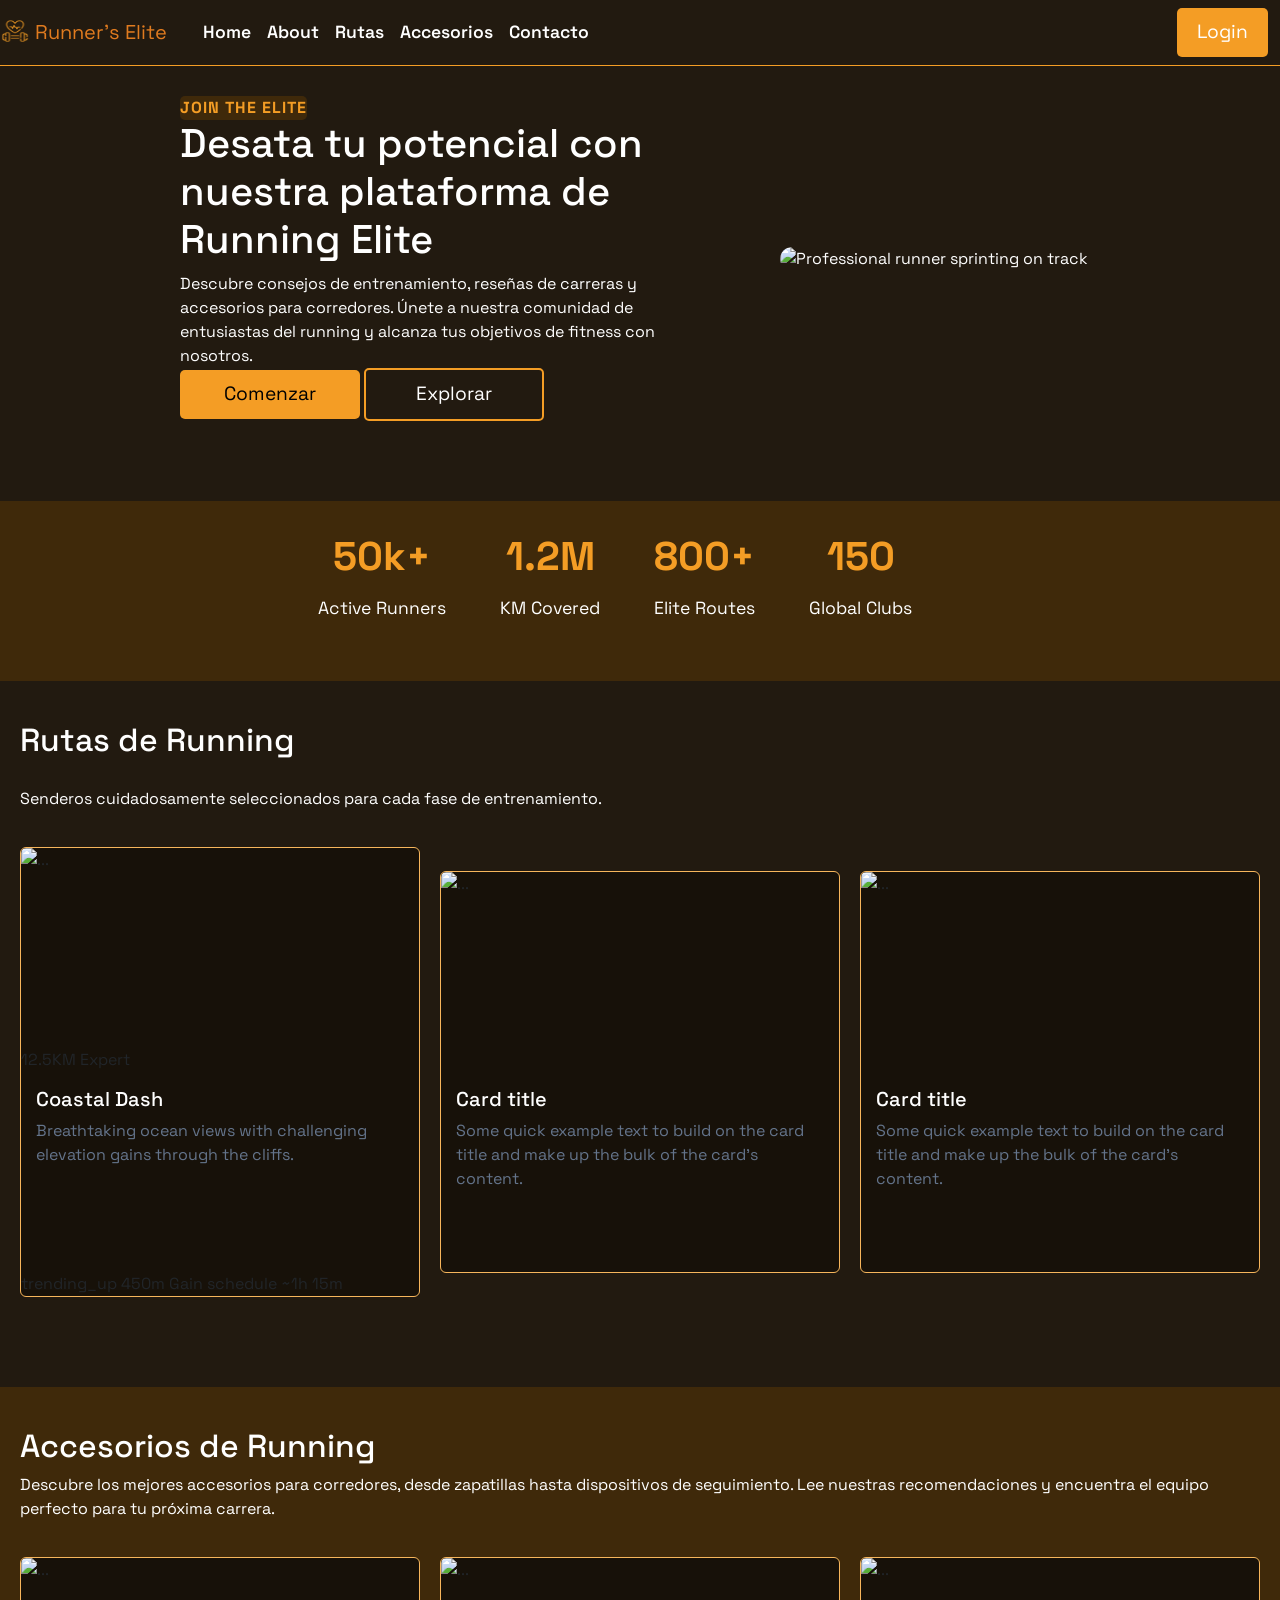
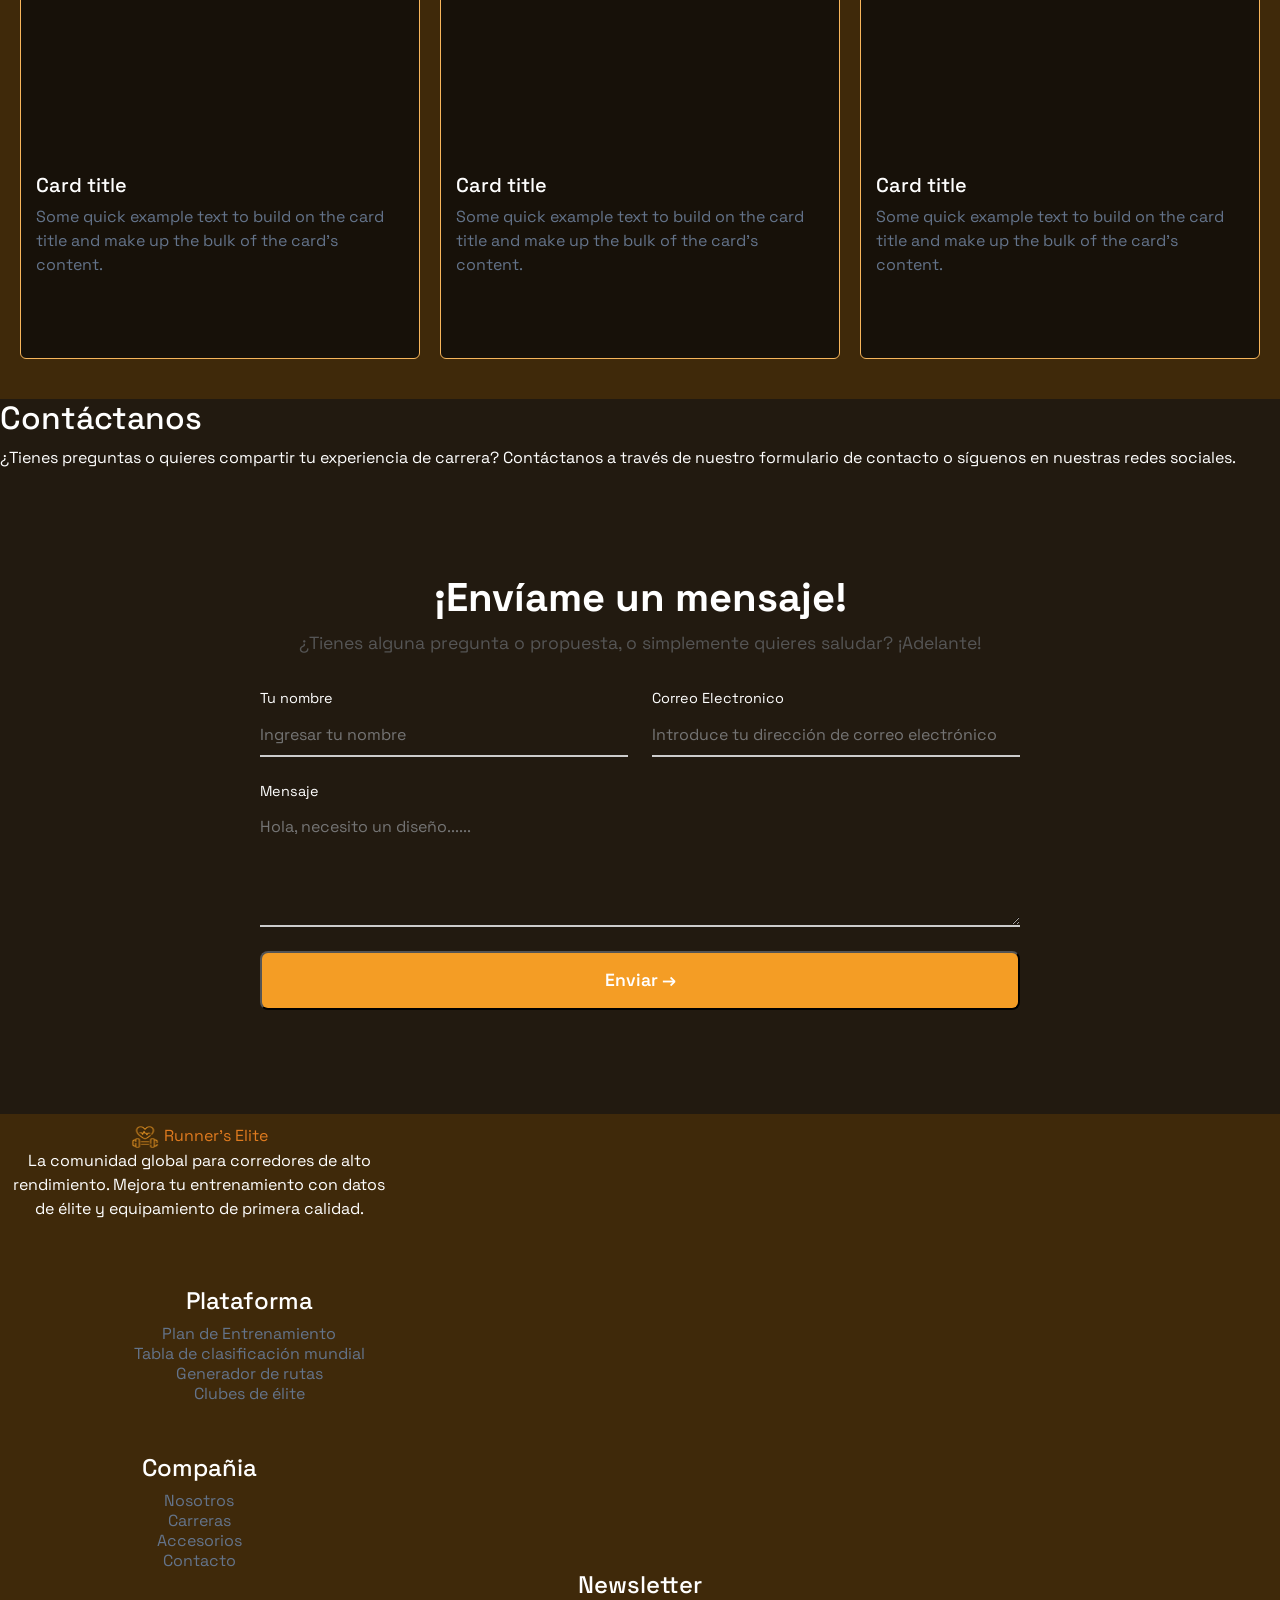
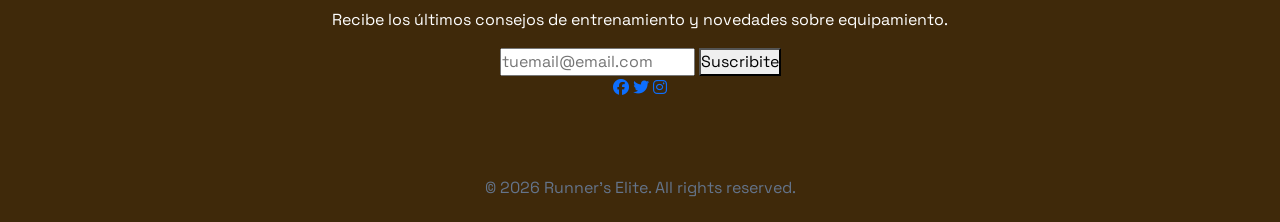
==== index.html @ 8e237a6a "primer commit" ====
<!DOCTYPE html>
<html lang="en">

<head>
    <meta charset="UTF-8">
    <meta name="viewport" content="width=device-width, initial-scale=1.0">

    <link rel="preconnect" href="https://fonts.googleapis.com">
    <link rel="preconnect" href="https://fonts.gstatic.com" crossorigin>

    <!--Libreria Booststrap  -->


    <link href="https://cdn.jsdelivr.net/npm/bootstrap@5.3.8/dist/css/bootstrap.min.css" rel="stylesheet"
        integrity="sha384-sRIl4kxILFvY47J16cr9ZwB07vP4J8+LH7qKQnuqkuIAvNWLzeN8tE5YBujZqJLB" crossorigin="anonymous">

    <!-- Google Font -->

    <link
        href="https://fonts.googleapis.com/css2?family=Orbitron:wght@400..900&family=Space+Grotesk:wght@300..700&display=swap"
        rel="stylesheet">

    <link rel="stylesheet" href="./css/styles.css">

    <!--Iconos Font awesome  -->

    <link rel="stylesheet" href="https://cdnjs.cloudflare.com/ajax/libs/font-awesome/6.7.2/css/all.min.css"
        integrity="sha512-Evv84Mr4kqVGRNSgIGL/F/aIDqQb7xQ2vcrdIwxfjThSH8CSR7PBEakCr51Ck+w+/U6swU2Im1vVX0SVk9ABhg=="
        crossorigin="anonymous" referrerpolicy="no-referrer" />


    <title>Home</title>
</head>

<body>

    </header id="header">



    <nav class="navbar navbar-expand-lg bg-body-tertiary">

        <div class="container-fluid-logo">
            <a class="navbar-brand" href="#">
                <img src="./asset/img/aptitud-fisica.png" alt="Logo" width="30" height="24"
                    class="d-inline-block align-text-top">
                Runner's Elite
            </a>
        </div>


        <div class="container-fluid">
            <div class="collapse navbar-collapse" id="navbarSupportedContent">
                <ul class="navbar-nav me-auto mb-2 mb-lg-0">
                    <li class="nav-item">
                        <a class="nav-link" href="#">Home</a>
                    </li>
                    <li class="nav-item">
                        <a class="nav-link" href="./about.html">About</a>
                    </li>
                    <li class="nav-item">
                        <a class="nav-link" href="#">Rutas</a>
                    </li>
                    <li class="nav-item">
                        <a class="nav-link" href="#">Accesorios</a>
                    </li>
                    <li class="nav-item">
                        <a class="nav-link" href="#">Contacto</a>
                </ul>
            </div>
            <div class="d-flex" role="button">
                <button class="btn-login" type="button" id="menu-toggle">Login</button>
            </div>
        </div>
    </nav>

    </header>

    <main>

        <!--Presentacion  -->
        <section class="presentation">

            <div class="container">

                <div class="text-container">

                    <span class="spantext1">Join the elite</span>
                    <h1>Desata tu potencial con nuestra <span class="spantext2">plataforma de Running Elite</span></h1>
                    <article>
                        Descubre consejos de entrenamiento, reseñas de carreras y accesorios para corredores. Únete a
                        nuestra comunidad de entusiastas del running y alcanza tus objetivos de fitness con nosotros.
                    </article>

                    <button type="button" class="btn-comenzar">Comenzar</button>
                    <button type="button" class="btn-explorar">Explorar</button>

                </div>

                <div class="img-container">
                    <img class="img-pres"
                        src="https://lh3.googleusercontent.com/aida-public/[base64]"
                        alt="Professional runner sprinting on track" srcset="">
                </div>

            </div>

        </section>

        <section id="community">
            <div class="comminity-container">
                <div class="grid grid-cols-2 gap-8 md:grid-cols-4">

                    <div class="text-center">
                        <p class="text-center-p">50k+</p>
                        <p class="text-info-p">Active Runners</p>
                    </div>

                    <div class="text-center">
                        <p class="text-center-p">1.2M</p>
                        <p class="text-info-p">KM Covered</p>
                    </div>

                    <div class="text-center">
                        <p class="text-center-p">800+</p>
                        <p class="text-info-p">Elite Routes</p>
                    </div>

                    <div class="text-center">
                        <p class="text-center-p">150</p>
                        <p class="text-info-p">Global Clubs</p>
                    </div>
                </div>
            </div>
        </section>

        <section id="routes">
            <div class="rutas">
                <h2>Rutas de Running</h2>
                <p>Senderos cuidadosamente seleccionados para cada fase de entrenamiento.</p>
            </div>
            <section class="card-container">
                <div class="card">
                    <img src="https://lh3.googleusercontent.com/aida-public/[base64]"
                        class="card-img-top" alt="...">

                    <div>
                        <span class="">12.5KM</span>
                        <span class="">Expert</span>

                    </div>

                    <div class="card-body">
                        <h5 class="card-title">Coastal Dash</h5>
                        <p class="card-text">Breathtaking ocean views with challenging elevation gains through the
                            cliffs.</p>
                    </div>

                    <div class="">
                        <span class=""><span class="">trending_up</span> 450m Gain</span>
                        <span class=""><span class="">schedule</span> ~1h 15m</span>
                    </div>
                </div>

                <div class="card">
                    <img src="https://lh3.googleusercontent.com/aida-public/[base64]"
                        class="card-img-top" alt="...">
                    <div class="card-body">
                        <h5 class="card-title">Card title</h5>
                        <p class="card-text">Some quick example text to build on the card title and make up the bulk of
                            the
                            card’s content.</p>
                    </div>
                </div>
                <div class="card">
                    <img src="https://lh3.googleusercontent.com/aida-public/[base64]"
                        class="card-img-top" alt="...">
                    <div class="card-body">
                        <h5 class="card-title">Card title</h5>
                        <p class="card-text">Some quick example text to build on the card title and make up the bulk of
                            the
                            card’s content.</p>
                    </div>
                </div>
            </section>
        </section>



        <!-- Reseñas -->

        <!-- <section>
            <h2>Reseñas de Carreras</h2>
            <p>Explora nuestras reseñas detalladas de las carreras más populares, desde maratones hasta carreras de
                obstáculos. Descubre qué esperar, cómo prepararte y consejos para el día de la carrera.</p>
        </section>

        <section>
            <h2>Consejos de Entrenamiento</h2>
            <p>Obtén consejos de entrenamiento efectivos para mejorar tu rendimiento en las carreras. Desde planes de
                entrenamiento hasta técnicas de recuperación, te ayudamos a alcanzar tus objetivos de running.</p>
        </section> -->

        <!-- Accesorios -->

        <section id="accesorios">

            <div>
                <h2>Accesorios de Running</h2>
                <p>Descubre los mejores accesorios para corredores, desde zapatillas hasta dispositivos de seguimiento.
                    Lee
                    nuestras recomendaciones y encuentra el equipo perfecto para tu próxima carrera.</p>
            </div>

            <div class="card-container">

                <div class="card">
                    <img src="https://lh3.googleusercontent.com/aida-public/[base64]"
                        class="card-img-top" alt="...">
                    <div class="card-body">
                        <h5 class="card-title">Card title</h5>
                        <p class="card-text">Some quick example text to build on the card title and make up the bulk of
                            the
                            card’s content.</p>
                    </div>
                </div>

                <div class="card">
                    <img src="https://lh3.googleusercontent.com/aida-public/[base64]"
                        class="card-img-top" alt="...">
                    <div class="card-body">
                        <h5 class="card-title">Card title</h5>
                        <p class="card-text">Some quick example text to build on the card title and make up the bulk of
                            the
                            card’s content.</p>
                    </div>
                </div>

                <div class="card">

                    <img src="https://lh3.googleusercontent.com/aida-public/[base64]"
                        class="card-img-top" alt="...">
                    <div class="card-body">
                        <h5 class="card-title">Card title</h5>
                        <p class="card-text">Some quick example text to build on the card title and make up the bulk of
                            the
                            card’s content.</p>
                    </div>
                </div>
            </div>
        </section>


        <!-- Conctacto -->

        <section>
            <div>

                <h2>Contáctanos</h2>
                <p>¿Tienes preguntas o quieres compartir tu experiencia de carrera? Contáctanos a través de nuestro
                    formulario de contacto o síguenos en nuestras redes sociales.</p>
            </div>
            <section class="contacto">
                <h2 data-key="contactTitle">¡Envíame un mensaje!</h2>
                <p data-key="contactIntro">¿Tienes alguna pregunta o propuesta, o simplemente quieres saludar?
                    ¡Adelante!
                </p>
                <form action="https://formspree.io/f/xgvlpbno" method="POST" class="contact-form">
                    <div class="form-row">
                        <div class="form-group">
                            <label for="name" data-key="labelName">Tu nombre</label>
                            <input type="text" id="name" name="name" placeholder="Ingresar tu nombre"
                                data-placeholder="phName" required>
                        </div>
                        <div class="form-group">
                            <label for="email" data-key="labelEmail">Correo Electronico</label>
                            <input type="email" id="email" name="email"
                                placeholder="Introduce tu dirección de correo electrónico" data-placeholder="phEmail">
                        </div>
                    </div>
                    <div class="form-group full-width">
                        <label for="message" data-key="labelMessage">Mensaje</label>
                        <textarea id="message" name="message" placeholder="Hola, necesito un diseño......"
                            data-placeholder="phMessage" required></textarea>
                    </div>
                    <button type="submit" class="btn-shoot" data-key="btnShoot">Enviar →</button>
                </form>
            </section>
    </main>


    <footer class="footer">

        <div class="footer-container">

            <div class="footer-logo">
                <a class="navbar-brand" href="#">
                    <img src="./asset/img/aptitud-fisica.png" alt="Logo" width="30" height="24"
                        class="d-inline-block align-text-top">
                    Runner's Elite
                </a>
                <p>
                    La comunidad global para corredores de alto rendimiento. Mejora tu entrenamiento con datos de élite
                    y equipamiento de primera calidad.
                </p>
            </div>

            <div class="footer-plataforma">
                <h4 class="text-title-footer" >Plataforma</h4>
                <ul class="footer-ul">
                    <li>Plan de Entrenamiento</li>
                    <li>Tabla de clasificación mundial</li>
                    <li>Generador de rutas</li>
                    <li>Clubes de élite</li>
                </ul>
            </div>

                <div class="footer-compañia">
                <h4 class="text-title-footer">Compañia</h4>
                <ul class="footer-ul">
                    <li> <a href="./about.html"></a>Nosotros</li>
                    <li> <a href="./Rutas.html"></a>Carreras</li>
                    <li> <a href="./accesorios.html"></a>Accesorios</li>
                    <li><a href="./Contacto.html"></a>Contacto</li>
                </ul>
            </div>

            <div>
                <h4>Newsletter</h4>
                <p>Recibe los últimos consejos de entrenamiento y novedades sobre equipamiento.</p>
                <form action="">

                    <input type="email" placeholder="tuemail@email.com" id="">
                    <button>Suscribite</button>

                </form>
            </div>

            <div class="footer-social">
                <a href="https://www.facebook.com" target="_blank" title="facebook"><i class="fab fa-facebook"></i></a>
                <a href="https://www.twitter.com" target="_blank" title="twitter"> <i class="fab fa-twitter"></i></a>
                <a href="https://www.instagram.com" target="_blank" title="instagram"><i class="fab fa-instagram"></i></a>
            </div>

            <div class="footer-copy">
            <p>&copy; 2026 Runner's Elite. All rights reserved.</p>
            </div>
        </div>
    
    </footer>

    <script src="https://cdn.jsdelivr.net/npm/bootstrap@5.3.8/dist/js/bootstrap.bundle.min.js"
        integrity="sha384-FKyoEForCGlyvwx9Hj09JcYn3nv7wiPVlz7YYwJrWVcXK/BmnVDxM+D2scQbITxI"
        crossorigin="anonymous"></script>


</body>

</html>
---- css/styles.css ----
* {
    margin: 0;
    padding: 0;
    box-sizing: border-box;
    font-family: "Space Grotesk", sans-serif;
}


/* Colores: El protagonista es un Naranja vibrante (#f49d25) para acciones y destaques, sobre un fondo Negro/Marrón muy oscuro para un look premium y deportivo.

Tipografía: Estoy utilizando Space Grotesk, una fuente moderna y geométrica que le da ese toque tecnológico y de alto rendimiento. */


body {
    width: auto;
    place-items: center;
    margin: 0;
    overflow-x: hidden;

    background-color: rgb(34 26 16 / var(--tw-bg-opacity, 1));
    border-radius: 20%;
    color: white;
}


/* Header Styles */

.bg-body-tertiary {
    --bs-bg-opacity: #24190c;

}

.container-fluid-logo {
    display: flex;
    flex-direction: column;
    justify-content: space-between;
}


.navbar-brand {
    color: #e07b1f;

}

.navbar-brand:hover {
    color: #f49d25;
}



.nav-link {
    color: white;
    font-size: 1.1em;
    transition: color 0.3s ease;
    font-weight: 600;
    align-items: center;
}

.nav-link:hover {
    color: #e07b1f;
}

.btn-login {
    gap: 20%;
    min-width: 90px;
    background-color: #f49d25;
    color: white;
    border: none;
    padding: 10px 20px;
    font-size: 1.2em;
    cursor: pointer;
    border-radius: 5px;
    transition: background-color 0.3s ease;
}


/* Main Content Styles */

/* main {
    display: flex;
    flex-direction: column;
    align-items: center;
    justify-content: center;
    padding: 40px 20px;
    gap: 40px;
} */

/* Prestacion */

.presentation {
    display: flex;
    justify-content: center;
    align-items: center;
    width: 100%;
    gap: 10px;
    padding: 30px 10px;
    border-top: 1px solid #f49d25;
}

.spantext1 {
    display: inline-block;
    background-color: #3f290a;
    /* border: 2px solid #f49d25; */
    border-radius: 5px;
    font-size: 1em;
    color: #f49d25;
    font-weight: 700;
    text-transform: uppercase;
    letter-spacing: 1px;
}

spantext2 {

    font-size: 1em;
    color: #f49d25;
}

.container {
    display: flex;
    justify-content: center;
    align-items: center;

    /* flex-direction: column;
    align-items: center;
    justify-content: center;
    gap: 20px;
    padding: 40px 20px; */
}

.text-container {
    max-width: 500px;
    margin-right: 50px;
    align-self: center;
}

.img-container {
    width: 320px;
    object-fit: cover;
    margin-left: 50px;
    border-radius: 10px;
}

.img-pres{
    border-radius: 20px;
}

.btn-comenzar {
    gap: 20%;
    min-width: 180px;
    background-color: #f49d25;
    color: black;
    border: none;
    padding: 10px 20px;
    font-size: 1.2em;
    cursor: pointer;
    border-radius: 5px;
    transition: background-color 0.3s ease;
}

.btn-comenzar:hover {
    background-color: #e07b1f;
}

.btn-explorar {
    gap: 20%;
    min-width: 180px;
    align-items: center;
    justify-content: center;
    background-color: transparent;
    color: white;
    border: 2px solid #f49d25;
    padding: 10px 20px;
    font-size: 1.2em;
    cursor: pointer;
    border-radius: 5px;
    transition: background-color 0.3s ease, color 0.3s ease;
}

.btn-explorar:hover {
    background-color: #f49d25;
    color: white;
}

.active-runner {
    background-color: floralwhite;
    width: 100%;
    height: 200px;
    border-radius: 10px;
}

/* Comunidad */

#community {
    display: flex;
    flex-direction: column;
    background-color: #3f290a;
    white-space: nowrap;
    align-items: center;
    justify-content: center;
    gap: 50px;
    padding: 40px 20px;
    margin-top: 50px;
    width: 100%;
    height: 20vh;
}

.comunity-container {
    display: flex;
    justify-content: center;
    align-items: center;
    padding: 30px 10px;
}

.text-center {
    display: inline-block;
    max-width: 500px;
    margin-right: 50px;
    align-self: center;
}

.text-center-p{
    font-size: 2.5rem;
    margin-bottom: 0.5rem;
    font-weight: 700;
    color: #f49d25;
}

.text-info-p{
    font-size: 1.1rem;
    margin-bottom: 2rem;
    color: white;
    transform-style: flat;
}



/* Rutas Destacadas */

#routes {
    display: flex;
    flex-direction: column;
    /* align-items: center;
    justify-content: center; */
    gap: 20px;
    padding: 40px 20px;
    width: 100%;
}

.rutas {
    display: flex;
    flex-direction: column;
    margin-top: auto;
    gap: 20px;
}
.card-container {
    display: flex;
    justify-content: center;
    align-items: center;
    gap: 20px;
}

.card {
    max-width: 400px;
    height: auto;
    background-color: #171109;
    /* La card se adapta a la altura de la imagen */
    border: 1px solid #f7b65c;
    overflow: hidden;
    /* Oculta partes de imagen fuera de bordes redondeados */
}

.card:hover {
    transform: translateY(-5px);
    box-shadow: 0 4px 20px rgba(0, 0, 0, 0.2);
    border: 1px solid #f49d25 ;
}

.card-img-top{
    width: 100%;
    height: 200px;
    object-fit: cover;
}

.card-body{
    height: 200px;
    padding: 15px;
}

.card-title{
    color: white;
}

.card-text{
    color: rgb(100 116 139 / var(--tw-text-opacity, 1));
}

/* Accesorios */

#accesorios {
    display: flex;
    background-color: #3f290a;
    flex-direction: column;
    align-items: center;
    justify-content: center;
    gap: 20px;
    padding: 40px 20px;
    margin-top: 50px;
    width: 100%;
}



/* Contact Section */


.contacto {
    max-width: 800px;
    margin-top: 50px;
    margin: 4rem auto;
    text-align: center;
    padding: 40px 20px;
    color: white;
    gap: 20px;
}

.contacto h2 {
    font-size: 2.5rem;
    margin-bottom: 0.5rem;
    font-weight: 700;
    color: white;
}

.contacto p {
    font-size: 1.1rem;
    margin-bottom: 2rem;
    color: #555;
}

.contact-form {
    display: flex;
    flex-direction: column;
    gap: 1.5rem;
}

.form-row {
    display: flex;
    gap: 1.5rem;
    flex-wrap: wrap;
}

.form-group {
    flex: 1;
    display: flex;
    flex-direction: column;
    text-align: left;
    color: white;
}

.form-group label {
    font-size: 0.9rem;
    margin-bottom: 0.3rem;
    color: white;
}

.form-group input,
.form-group textarea {
    border: none;
    border-bottom: 2px solid #ccc;
    padding: 0.5rem 0;
    font-size: 1rem;
    background: transparent;
    outline: none;
    transition: border-color 0.3s;
    color: white;
}

.form-group input:focus,
.form-group textarea:focus {
    border-bottom-color: #4b2deb;
}

textarea {
    min-height: 120px;
    resize: vertical;
    color: white;
}

.full-width {
    flex: 100%;
}

.btn-shoot {
    display: inline-block;
    text-align: center;
    background-color: #f49d25;
    color: white;
    font-size: 1.1rem;
    font-weight: 600;
    padding: 0.9rem 2rem;
    border-radius: 8px;
    text-decoration: none;
    transition: transform 0.2s ease, opacity 0.2s ease;
}

.btn-shoot:hover {
    background-color: #f49d25;
    color: #fff;
    transform: translateY(-2px);
}



/* Footer Styles */

footer {
    background-color: #3f290a;
    width: 100%;
    color: white;
    text-align: center;
    padding: 10px;
    bottom: 0;
    position: relative;
}

.footer-container{
    display: grid;
    width: 100%;
    grid-template-columns: repeat(4);
}

.footer-logo{
    width: 30%;
}

.footer-plataforma{
    width: 30%;
    margin: 50px;
    margin-right: 20px;
}

.footer-compañia{
    width: 30%;
    margin-right: 20px;
    list-style: none;
}

.footer-ul{
    list-style: none;
    line-height: 1.25rem;
    font-size: 1em;
    margin: 0%;
    padding: 0%;
    gap: 0.5em;
    color: rgb(100 116 139 / var(--tw-text-opacity, 1)) ;
}

.footer-ul li:hover{
    color: #f49d25;
}

.text-title-footer{
    justify-content: center;
}


.footer-copy{
    text-align: center;
    font-size: 1rem;
    padding-top: 2rem;
    border-top-width: 1px;
    color: rgb(100 116 139 / var(--tw-text-opacity, 1));
    margin-top: 3rem;
    line-height: 1rem;
}
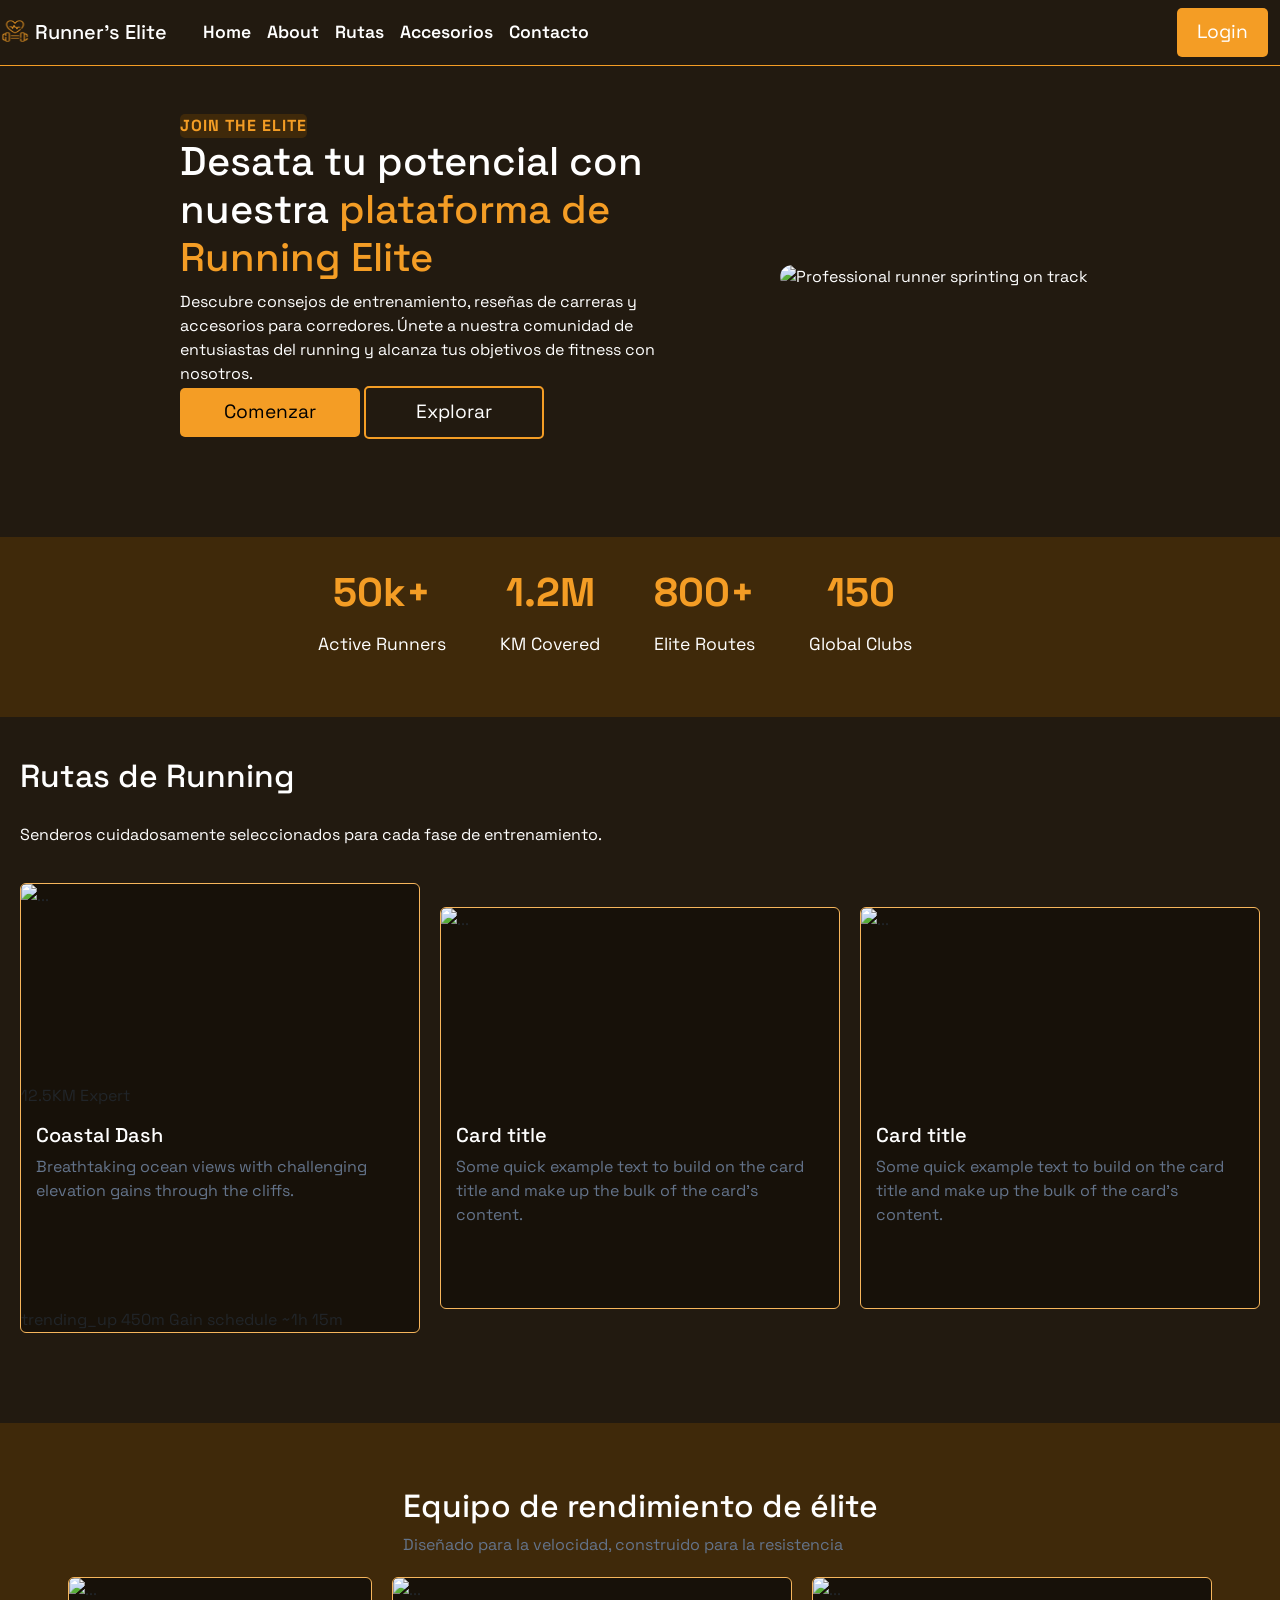
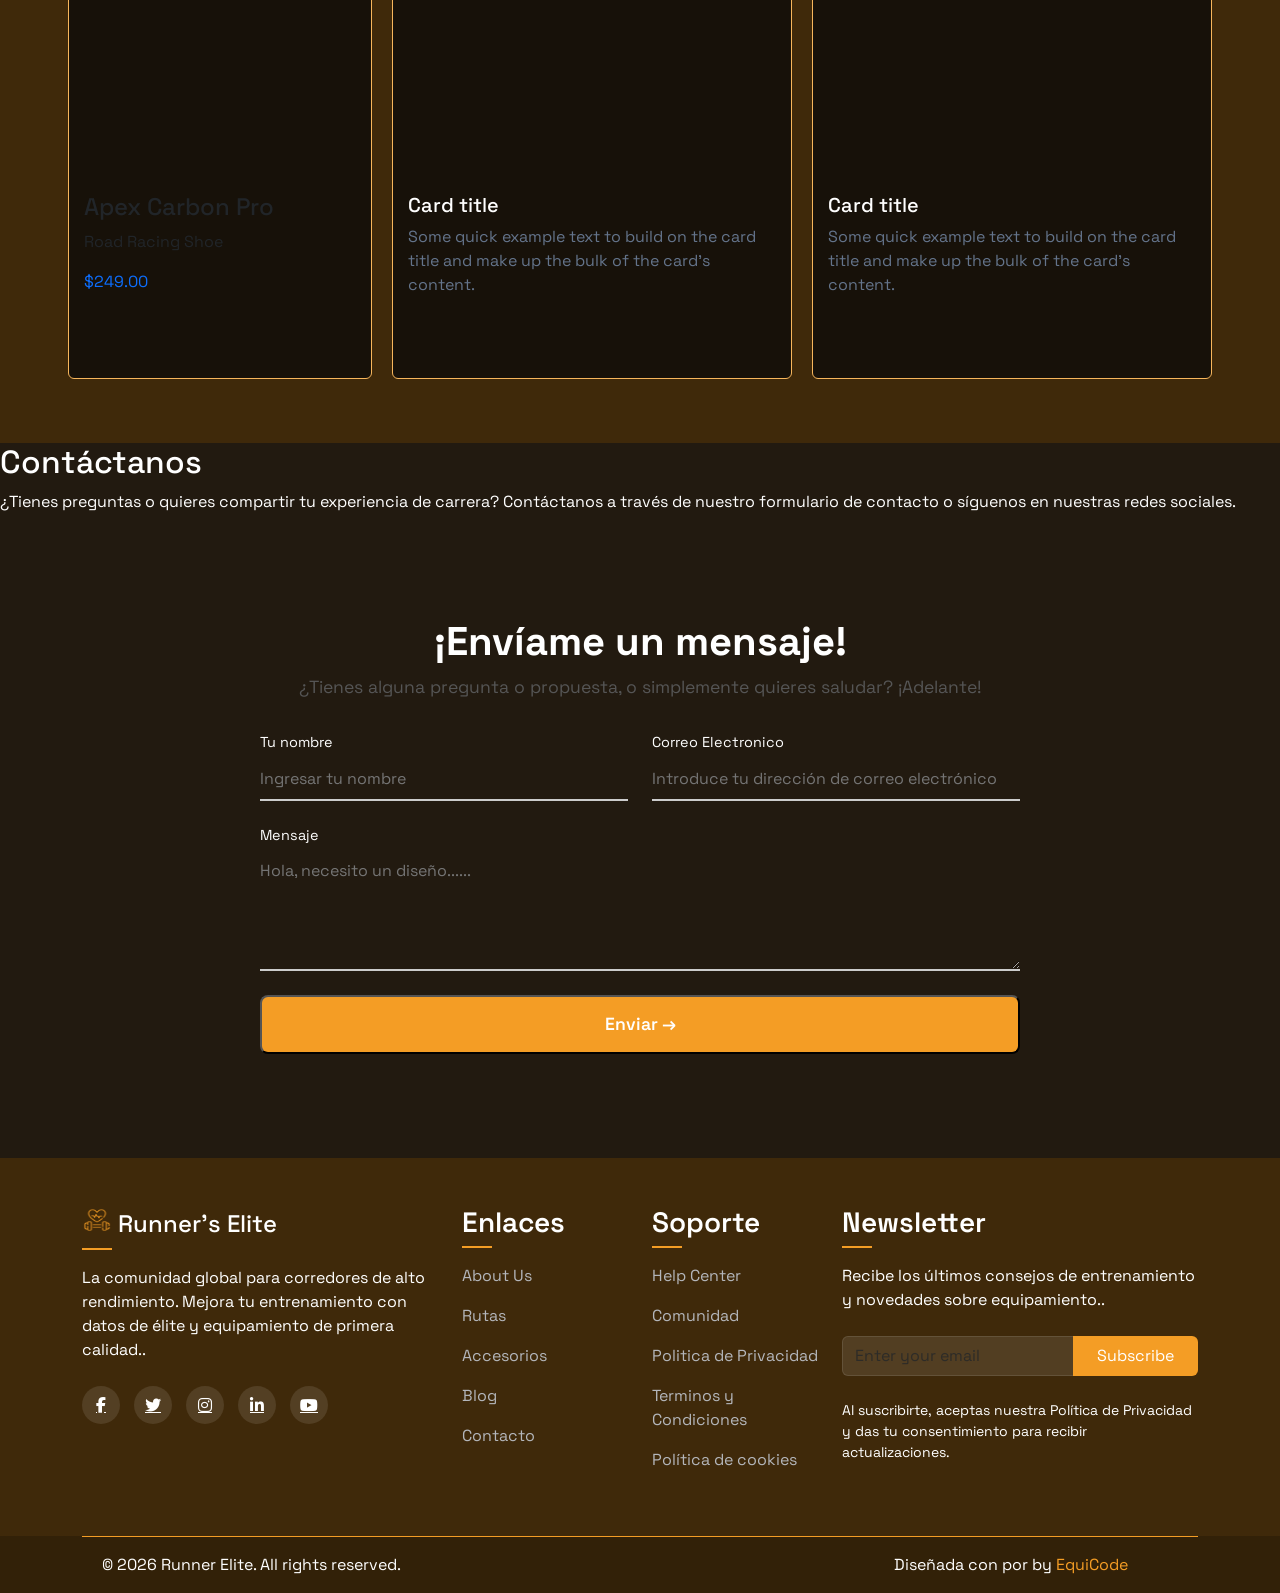
==== commit 1d64257a: "segundo comit" ====
--- a/index.html
+++ b/index.html
@@ -44,7 +44,7 @@
             <a class="navbar-brand" href="#">
                 <img src="./asset/img/aptitud-fisica.png" alt="Logo" width="30" height="24"
                     class="d-inline-block align-text-top">
-                Runner's Elite
+                <span class="title-span">Runner's Elite</span>
             </a>
         </div>
 
@@ -185,31 +185,13 @@
             </section>
         </section>
 
-
-
-        <!-- Reseñas -->
-
-        <!-- <section>
-            <h2>Reseñas de Carreras</h2>
-            <p>Explora nuestras reseñas detalladas de las carreras más populares, desde maratones hasta carreras de
-                obstáculos. Descubre qué esperar, cómo prepararte y consejos para el día de la carrera.</p>
-        </section>
-
-        <section>
-            <h2>Consejos de Entrenamiento</h2>
-            <p>Obtén consejos de entrenamiento efectivos para mejorar tu rendimiento en las carreras. Desde planes de
-                entrenamiento hasta técnicas de recuperación, te ayudamos a alcanzar tus objetivos de running.</p>
-        </section> -->
-
         <!-- Accesorios -->
 
         <section id="accesorios">
 
-            <div>
-                <h2>Accesorios de Running</h2>
-                <p>Descubre los mejores accesorios para corredores, desde zapatillas hasta dispositivos de seguimiento.
-                    Lee
-                    nuestras recomendaciones y encuentra el equipo perfecto para tu próxima carrera.</p>
+            <div class="products">
+                <h2>Equipo de rendimiento de élite</h2>
+                <p class="card-text">Diseñado para la velocidad, construido para la resistencia</p>
             </div>
 
             <div class="card-container">
@@ -218,10 +200,16 @@
                     <img src="https://lh3.googleusercontent.com/aida-public/[base64]"
                         class="card-img-top" alt="...">
                     <div class="card-body">
-                        <h5 class="card-title">Card title</h5>
-                        <p class="card-text">Some quick example text to build on the card title and make up the bulk of
-                            the
-                            card’s content.</p>
+                    <div>
+                        <h4 class="font-bold">Apex Carbon Pro</h4>
+                        <p class="text-sm text-slate-500">Road Racing Shoe</p>
+                        <p class="mt-1 font-bold text-primary">$249.00</p>
+                    </div>
+
+                        <button
+                            class="absolute bottom-4 right-4 translate-y-4 rounded-full bg-primary p-3 text-background-dark opacity-0 transition-all group-hover:translate-y-0 group-hover:opacity-100">
+                            <span class="material-symbols-outlined"><i>fa fab shopping</i>shopping_cart</span>
+                        </button>
                     </div>
                 </div>
 
@@ -288,65 +276,87 @@
             </section>
     </main>
 
-
-    <footer class="footer">
-
-        <div class="footer-container">
-
-            <div class="footer-logo">
-                <a class="navbar-brand" href="#">
-                    <img src="./asset/img/aptitud-fisica.png" alt="Logo" width="30" height="24"
-                        class="d-inline-block align-text-top">
-                    Runner's Elite
-                </a>
-                <p>
-                    La comunidad global para corredores de alto rendimiento. Mejora tu entrenamiento con datos de élite
-                    y equipamiento de primera calidad.
-                </p>
-            </div>
-
-            <div class="footer-plataforma">
-                <h4 class="text-title-footer" >Plataforma</h4>
-                <ul class="footer-ul">
-                    <li>Plan de Entrenamiento</li>
-                    <li>Tabla de clasificación mundial</li>
-                    <li>Generador de rutas</li>
-                    <li>Clubes de élite</li>
-                </ul>
-            </div>
-
-                <div class="footer-compañia">
-                <h4 class="text-title-footer">Compañia</h4>
-                <ul class="footer-ul">
-                    <li> <a href="./about.html"></a>Nosotros</li>
-                    <li> <a href="./Rutas.html"></a>Carreras</li>
-                    <li> <a href="./accesorios.html"></a>Accesorios</li>
-                    <li><a href="./Contacto.html"></a>Contacto</li>
-                </ul>
-            </div>
-
-            <div>
-                <h4>Newsletter</h4>
-                <p>Recibe los últimos consejos de entrenamiento y novedades sobre equipamiento.</p>
-                <form action="">
-
-                    <input type="email" placeholder="tuemail@email.com" id="">
-                    <button>Suscribite</button>
-
-                </form>
-            </div>
-
-            <div class="footer-social">
-                <a href="https://www.facebook.com" target="_blank" title="facebook"><i class="fab fa-facebook"></i></a>
-                <a href="https://www.twitter.com" target="_blank" title="twitter"> <i class="fab fa-twitter"></i></a>
-                <a href="https://www.instagram.com" target="_blank" title="instagram"><i class="fab fa-instagram"></i></a>
-            </div>
-
-            <div class="footer-copy">
-            <p>&copy; 2026 Runner's Elite. All rights reserved.</p>
+    <footer class="footer pt-5">
+        <div class="container">
+            <div class="row g-4">
+                <!-- Company Info -->
+                <div class="col-lg-4 col-md-6">
+                    <div class="tittle-footer">
+                        <a class="navbar-brand" href="#">
+                            <img src="./asset/img/aptitud-fisica.png" alt="Logo" width="30" height="24"
+                                class="d-inline-block align-text-top">
+                            <span class="title-span">Runner's Elite</span>
+                        </a>
+                    </div>
+
+                    <p class="mb-4">La comunidad global para corredores de alto rendimiento. Mejora tu entrenamiento con
+                        datos de élite y equipamiento de primera calidad..</p>
+
+
+
+                    <div class="social-links mb-4">
+                        <a href="#"><i class="fab fa-facebook-f"></i></a>
+                        <a href="#"><i class="fab fa-twitter"></i></a>
+                        <a href="#"><i class="fab fa-instagram"></i></a>
+                        <a href="#"><i class="fab fa-linkedin-in"></i></a>
+                        <a href="#"><i class="fab fa-youtube"></i></a>
+                    </div>
+                </div>
+
+                <!-- Quick Links -->
+                <div class="col-lg-2 col-md-6">
+                    <h3 class="footer-title">Enlaces</h3>
+                    <ul class="footer-links">
+                        <li><a href="#">About Us</a></li>
+                        <li><a href="#">Rutas</a></li>
+                        <li><a href="#">Accesorios</a></li>
+                        <li><a href="#">Blog</a></li>
+                        <li><a href="#">Contacto</a></li>
+                    </ul>
+                </div>
+
+                <!-- Support -->
+                <div class="col-lg-2 col-md-6">
+                    <h3 class="footer-title">Soporte</h3>
+                    <ul class="footer-links">
+                        <li><a href="#">Help Center</a></li>
+                        <li><a href="#">Comunidad</a></li>
+                        <li><a href="#">Politica de Privacidad</a></li>
+                        <li><a href="#">Terminos y Condiciones</a></li>
+                        <li><a href="#">Política de cookies</a></li>
+                    </ul>
+                </div>
+
+                <!-- Newsletter -->
+                <div class="col-lg-4 col-md-6">
+                    <h3 class="footer-title">Newsletter</h3>
+                    <p class="mb-4">Recibe los últimos consejos de entrenamiento y novedades sobre equipamiento..</p>
+                    <form class="mb-4">
+                        <div class="input-group">
+                            <input type="email" class="form-control newsletter-input" placeholder="Enter your email">
+                            <button class="btn btn-subscribe text-white" type="submit">Subscribe</button>
+                        </div>
+                    </form>
+                    <p class="small">Al suscribirte, aceptas nuestra Política de Privacidad y das tu consentimiento para
+                        recibir actualizaciones.</p>
+                </div>
             </div>
         </div>
-    
+
+        <!-- Footer Bottom -->
+        <div class="footer-bottom mt-5">
+            <div class="container">
+                <div class=" footer-p row py-3">
+                    <div class="col-md-6 text-center text-md-start">
+                        <p class="mb-0">&copy; 2026 Runner Elite. All rights reserved.</p>
+                    </div>
+                    <div class="col-md-6 text-center text-md-end">
+                        <p class="mb-0">Diseñada con por <i class="{} text-danger"></i> by <a href="#">EquiCode</a></p>
+                    </div>
+
+                </div>
+            </div>
+        </div>
     </footer>
 
     <script src="https://cdn.jsdelivr.net/npm/bootstrap@5.3.8/dist/js/bootstrap.bundle.min.js"
--- a/css/styles.css
+++ b/css/styles.css
@@ -16,6 +16,7 @@
     place-items: center;
     margin: 0;
     overflow-x: hidden;
+    /* line-height: inherit; */
 
     background-color: rgb(34 26 16 / var(--tw-bg-opacity, 1));
     border-radius: 20%;
@@ -45,8 +46,6 @@
 .navbar-brand:hover {
     color: #f49d25;
 }
-
-
 
 .nav-link {
     color: white;
@@ -73,17 +72,12 @@
     transition: background-color 0.3s ease;
 }
 
+.title-span {
+    color: white;
+    font-weight: 500;
+}
 
 /* Main Content Styles */
-
-/* main {
-    display: flex;
-    flex-direction: column;
-    align-items: center;
-    justify-content: center;
-    padding: 40px 20px;
-    gap: 40px;
-} */
 
 /* Prestacion */
 
@@ -95,6 +89,8 @@
     gap: 10px;
     padding: 30px 10px;
     border-top: 1px solid #f49d25;
+    padding-top: 3rem;
+    padding-bottom: 3rem;
 }
 
 .spantext1 {
@@ -109,7 +105,7 @@
     letter-spacing: 1px;
 }
 
-spantext2 {
+.spantext2 {
 
     font-size: 1em;
     color: #f49d25;
@@ -140,7 +136,7 @@
     border-radius: 10px;
 }
 
-.img-pres{
+.img-pres {
     border-radius: 20px;
 }
 
@@ -218,14 +214,14 @@
     align-self: center;
 }
 
-.text-center-p{
+.text-center-p {
     font-size: 2.5rem;
     margin-bottom: 0.5rem;
     font-weight: 700;
     color: #f49d25;
 }
 
-.text-info-p{
+.text-info-p {
     font-size: 1.1rem;
     margin-bottom: 2rem;
     color: white;
@@ -252,6 +248,7 @@
     margin-top: auto;
     gap: 20px;
 }
+
 .card-container {
     display: flex;
     justify-content: center;
@@ -272,25 +269,25 @@
 .card:hover {
     transform: translateY(-5px);
     box-shadow: 0 4px 20px rgba(0, 0, 0, 0.2);
-    border: 1px solid #f49d25 ;
-}
-
-.card-img-top{
+    border: 1px solid #f49d25;
+}
+
+.card-img-top {
     width: 100%;
     height: 200px;
     object-fit: cover;
 }
 
-.card-body{
+.card-body {
     height: 200px;
     padding: 15px;
 }
 
-.card-title{
-    color: white;
-}
-
-.card-text{
+.card-title {
+    color: white;
+}
+
+.card-text {
     color: rgb(100 116 139 / var(--tw-text-opacity, 1));
 }
 
@@ -303,9 +300,15 @@
     align-items: center;
     justify-content: center;
     gap: 20px;
-    padding: 40px 20px;
+    padding-top: 4rem;
+    padding-bottom: 4rem;
     margin-top: 50px;
     width: 100%;
+}
+
+.produts{
+    align-items: center;
+    font-family: "Space Grotesk", sans-serif;
 }
 
 
@@ -412,63 +415,130 @@
 
 /* Footer Styles */
 
-footer {
+.footer {
     background-color: #3f290a;
-    width: 100%;
-    color: white;
-    text-align: center;
-    padding: 10px;
-    bottom: 0;
+    color: #ffffff;
+    width: 100%;
+}
+
+.tittle-footer {
+    font-size: 1.5rem;
+    font-weight: 600;
+    margin-bottom: 1.5rem;
     position: relative;
 }
 
-.footer-container{
-    display: grid;
-    width: 100%;
-    grid-template-columns: repeat(4);
-}
-
-.footer-logo{
-    width: 30%;
-}
-
-.footer-plataforma{
-    width: 30%;
-    margin: 50px;
-    margin-right: 20px;
-}
-
-.footer-compañia{
-    width: 30%;
-    margin-right: 20px;
+.tittle-footer::after {
+    content: '';
+    position: absolute;
+    left: 0;
+    bottom: -8px;
+    width: 30px;
+    height: 2px;
+    background: #f49d25 ;
+}
+
+
+.footer-title {
+    color: #fff;
+    font-weight: 600;
+    margin-bottom: 1.5rem;
+    position: relative;
+}
+
+.footer-title::after {
+    content: '';
+    position: absolute;
+    left: 0;
+    bottom: -8px;
+    width: 30px;
+    height: 2px;
+    background: #f49d25 ;
+}
+
+.footer-links {
     list-style: none;
-}
-
-.footer-ul{
-    list-style: none;
-    line-height: 1.25rem;
-    font-size: 1em;
-    margin: 0%;
-    padding: 0%;
-    gap: 0.5em;
-    color: rgb(100 116 139 / var(--tw-text-opacity, 1)) ;
-}
-
-.footer-ul li:hover{
-    color: #f49d25;
-}
-
-.text-title-footer{
-    justify-content: center;
-}
-
-
-.footer-copy{
-    text-align: center;
-    font-size: 1rem;
-    padding-top: 2rem;
-    border-top-width: 1px;
-    color: rgb(100 116 139 / var(--tw-text-opacity, 1));
-    margin-top: 3rem;
-    line-height: 1rem;
+    padding: 0;
+}
+
+.footer-links li {
+    margin-bottom: 1rem;
+}
+
+.footer-links a {
+    color: #b4b6bb;
+    text-decoration: none;
+    transition: all 0.3s ease;
+}
+
+.footer-links a:hover {
+    color: #ffffff;
+    padding-left: 5px;
+}
+
+.social-links a {
+    display: inline-flex;
+    align-items: center;
+    justify-content: center;
+    width: 38px;
+    height: 38px;
+    border-radius: 50%;
+    background: rgba(255, 255, 255, 0.1);
+    color: #ffffff;
+    margin-right: 10px;
+    transition: all 0.3s ease;
+}
+
+.social-links a:hover {
+    background: #f49d25 ;
+    transform: translateY(-3px);
+}
+
+.newsletter-input {
+    background: rgba(255, 255, 255, 0.1);
+    border: 1px solid rgba(255, 255, 255, 0.1);
+    color: #ffffff;
+}
+
+.newsletter-input:focus {
+    background: rgba(255, 255, 255, 0.15);
+    background: #f49d25 ;
+    color: #ffffff;
+    box-shadow: none;
+}
+
+.btn-subscribe {
+    background: #f49d25 ;
+    border: none;
+    padding: 0.5rem 1.5rem;
+    transition: all 0.3s ease;
+}
+
+.btn-subscribe:hover {
+    background: #f49d25 ;
+    transform: translateY(-2px);
+}
+
+
+.footer-bottom {
+    background: rgba(0, 0, 0, 0.2);
+    width: 100%;
+    align-items: center;
+}
+
+.footer-bottom a {
+    color: #f49d25  ;
+    text-decoration: none;
+}
+
+.footer-bottom a:hover {
+    color: #ffffff;
+}
+
+.footer-p{
+    width: 100%;
+    justify-content: center;
+    align-items: center;
+    border-top: 1px solid #f49d25;
+    
 }
